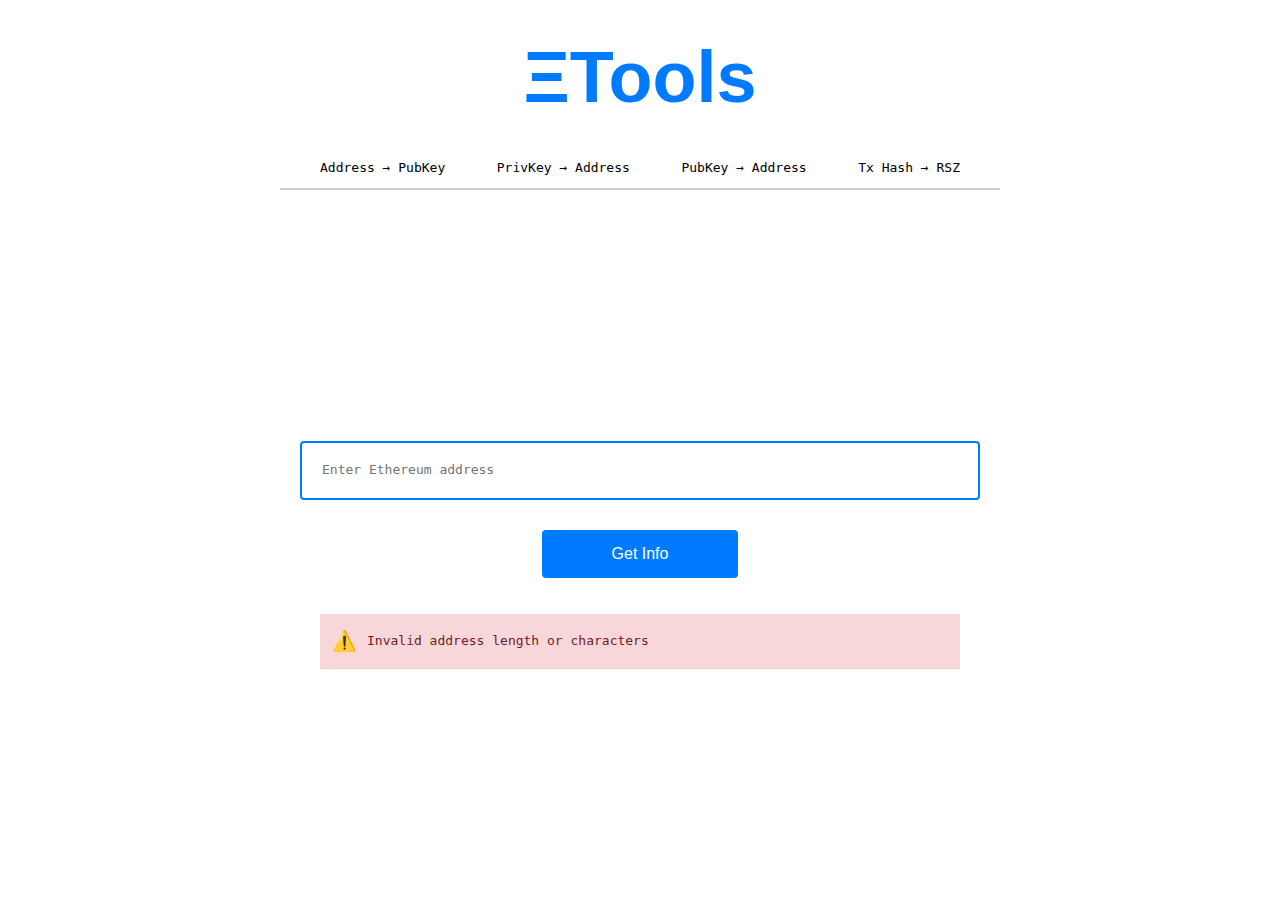
==== app/index.html @ 0cc4fa1a "Добавлен код змененения иконки и функционал копирования в буфер" ====
<!DOCTYPE html>
<html lang="ru">

<head>
  <meta charset="UTF-8">
  <meta name="viewport" content="width=device-width, initial-scale=1.0">
  <!-- <link rel="shortcut icon" href="favicon.ico" type="image/x-icon"> -->
  <meta http-equiv="X-UA-Compatible" content="ie=edge">
  <meta name="theme-color" content="#111111">
  <title>Ethereum Tools</title>
  <link rel="preload" href="fonts/InterRegular.woff2" as="font" type="font/woff2" crossorigin>
  <link rel="stylesheet" href="css/vendor.css">
  <link rel="stylesheet" href="css/main.css">
  <script defer src="js/main.js"></script>
</head>

<body>
  <div>
    <header class="header container">
  <div class="header__content">
    ΞTools
  </div>
  <nav class="header__nav flex">
    <ul class="header__list list-reset flex">
      <li class="header__item">
        <button class="header__btn btn-reset">
          Address → PubKey
        </button>
      </li>
      <li class="header__item">
        <button class="header__btn btn-reset">
          PrivKey → Address
        </button>
      </li>
      <li class="header__item">
        <button class="header__btn btn-reset">
          PubKey → Address
        </button>
      </li>
      <li class="header__item">
        <button class="header__btn btn-reset">
          Tx Hash → RSZ
        </button>
      </li>
    </ul>
  </nav>
</header>

    <main class="main">
      <section class="main container flex">
  <div class="main__search">
    <input type="text" class="main__inp" placeholder="Enter Ethereum address">
    <button class="main__btn btn-reset">
      Get Info
    </button>
  </div>
  <div class="main__content">
    <ul class="main__list list-reset">
      <li class="main__item flex">
        <span class="main__span">
          Address:
        </span>
        <input type="text" class="main__inp-content">
        <button class="main__inp-btn btn-reset">
          <svg class="main__icon-copy" height="21" viewBox="0 0 21 21" width="21" xmlns="http://www.w3.org/2000/svg">
            <g fill="none" fill-rule="evenodd" stroke="currentColor" stroke-linecap="round" stroke-linejoin="round"
              transform="translate(3 3)">
              <path
                d="m11.5 9.5v-7c0-1.1045695-.8954305-2-2-2h-7c-1.1045695 0-2 .8954305-2 2v7c0 1.1045695.8954305 2 2 2h7c1.1045695 0 2-.8954305 2-2z" />
              <path
                d="m3.5 11.5v1c0 1.1045695.8954305 2 2 2h7c1.1045695 0 2-.8954305 2-2v-7c0-1.1045695-.8954305-2-2-2h-1" />
            </g>
          </svg>
          <svg class="main__icon-ok" xmlns="http://www.w3.org/2000/svg" viewBox="0 0 48 48" width="48px" height="48px">
            <path
              d="M 24 4 C 12.972066 4 4 12.972074 4 24 C 4 35.027926 12.972066 44 24 44 C 35.027934 44 44 35.027926 44 24 C 44 12.972074 35.027934 4 24 4 z M 24 7 C 33.406615 7 41 14.593391 41 24 C 41 33.406609 33.406615 41 24 41 C 14.593385 41 7 33.406609 7 24 C 7 14.593391 14.593385 7 24 7 z M 31.470703 17.986328 A 1.50015 1.50015 0 0 0 30.439453 18.439453 L 21.5 27.378906 L 17.560547 23.439453 A 1.50015 1.50015 0 1 0 15.439453 25.560547 L 20.439453 30.560547 A 1.50015 1.50015 0 0 0 22.560547 30.560547 L 32.560547 20.560547 A 1.50015 1.50015 0 0 0 31.470703 17.986328 z" />
          </svg>
        </button>
      </li>
      <li class="main__item flex">
        <span class="main__span">
          Compressed:
        </span>
        <input type="text" class="main__inp-content">
        <button class="main__inp-btn btn-reset">
          <svg class="main__icon-copy" height="21" viewBox="0 0 21 21" width="21" xmlns="http://www.w3.org/2000/svg">
            <g fill="none" fill-rule="evenodd" stroke="currentColor" stroke-linecap="round" stroke-linejoin="round"
              transform="translate(3 3)">
              <path
                d="m11.5 9.5v-7c0-1.1045695-.8954305-2-2-2h-7c-1.1045695 0-2 .8954305-2 2v7c0 1.1045695.8954305 2 2 2h7c1.1045695 0 2-.8954305 2-2z" />
              <path
                d="m3.5 11.5v1c0 1.1045695.8954305 2 2 2h7c1.1045695 0 2-.8954305 2-2v-7c0-1.1045695-.8954305-2-2-2h-1" />
            </g>
          </svg>
          <svg class="main__icon-ok" xmlns="http://www.w3.org/2000/svg" viewBox="0 0 48 48" width="48px" height="48px">
            <path
              d="M 24 4 C 12.972066 4 4 12.972074 4 24 C 4 35.027926 12.972066 44 24 44 C 35.027934 44 44 35.027926 44 24 C 44 12.972074 35.027934 4 24 4 z M 24 7 C 33.406615 7 41 14.593391 41 24 C 41 33.406609 33.406615 41 24 41 C 14.593385 41 7 33.406609 7 24 C 7 14.593391 14.593385 7 24 7 z M 31.470703 17.986328 A 1.50015 1.50015 0 0 0 30.439453 18.439453 L 21.5 27.378906 L 17.560547 23.439453 A 1.50015 1.50015 0 1 0 15.439453 25.560547 L 20.439453 30.560547 A 1.50015 1.50015 0 0 0 22.560547 30.560547 L 32.560547 20.560547 A 1.50015 1.50015 0 0 0 31.470703 17.986328 z" />
          </svg>
        </button>
      </li>
      <li class="main__item flex">
        <span class="main__span">
          Uncompressed:
        </span>
        <input type="text" class="main__inp-content">
        <button class="main__inp-btn btn-reset">
          <svg class="main__icon-copy" height="21" viewBox="0 0 21 21" width="21" xmlns="http://www.w3.org/2000/svg">
            <g fill="none" fill-rule="evenodd" stroke="currentColor" stroke-linecap="round" stroke-linejoin="round"
              transform="translate(3 3)">
              <path
                d="m11.5 9.5v-7c0-1.1045695-.8954305-2-2-2h-7c-1.1045695 0-2 .8954305-2 2v7c0 1.1045695.8954305 2 2 2h7c1.1045695 0 2-.8954305 2-2z" />
              <path
                d="m3.5 11.5v1c0 1.1045695.8954305 2 2 2h7c1.1045695 0 2-.8954305 2-2v-7c0-1.1045695-.8954305-2-2-2h-1" />
            </g>
          </svg>
          <svg class="main__icon-ok" xmlns="http://www.w3.org/2000/svg" viewBox="0 0 48 48" width="48px" height="48px">
            <path
              d="M 24 4 C 12.972066 4 4 12.972074 4 24 C 4 35.027926 12.972066 44 24 44 C 35.027934 44 44 35.027926 44 24 C 44 12.972074 35.027934 4 24 4 z M 24 7 C 33.406615 7 41 14.593391 41 24 C 41 33.406609 33.406615 41 24 41 C 14.593385 41 7 33.406609 7 24 C 7 14.593391 14.593385 7 24 7 z M 31.470703 17.986328 A 1.50015 1.50015 0 0 0 30.439453 18.439453 L 21.5 27.378906 L 17.560547 23.439453 A 1.50015 1.50015 0 1 0 15.439453 25.560547 L 20.439453 30.560547 A 1.50015 1.50015 0 0 0 22.560547 30.560547 L 32.560547 20.560547 A 1.50015 1.50015 0 0 0 31.470703 17.986328 z" />
          </svg>
        </button>
      </li>
    </ul>
  </div>
  <div class="main__error">
    Invalid address length or characters
  </div>
</section>

    </main>

  </div>
</body>

</html>
---- app/css/main.css ----
@charset "UTF-8";
:root {
  --font-family: "Arial", sans-serif;
  --content-width: 1290px;
  --container-offset: 30px;
  --container-width: calc(var(--content-width) + (var(--container-offset) * 2));
  --white-color: #fff;
  --blue-color: #007bff;
  --gray-color: #ccc;
  --light-color: #faf8f8;
}

*,
*::before,
*::after {
  -webkit-box-sizing: border-box;
  box-sizing: border-box;
}

body {
  font-family: var(--font-family, sans-serif);
  background-color: var(--bg-color);
}

img {
  height: auto;
  max-width: 100%;
  -o-object-fit: cover;
  object-fit: cover;
}

html {
  scroll-behavior: smooth;
}

.is-hidden {
  display: none !important; /* stylelint-disable-line declaration-no-important */
}

.btn-reset {
  border: none;
  padding: 0;
  background-color: transparent;
  cursor: pointer;
}

.list-reset {
  list-style: none;
  margin: 0;
  padding: 0;
}

.link-reset {
  font-size: 18px;
  text-decoration: none;
  color: var(--black-color);
}

.flex {
  display: -webkit-box;
  display: -ms-flexbox;
  display: flex;
}

.grid {
  display: -ms-grid;
  display: grid;
  -ms-grid-columns: (1fr)[12];
  grid-template-columns: repeat(12, 1fr);
}

.hidden {
  display: none;
}

.hidden-img {
  display: none;
}

.container {
  margin: 0 auto;
  padding: 0 var(--container-offset);
  max-width: var(--container-width);
}
@media (width <= 1152px) {
  .container {
    padding: 0 24px;
  }
}
@media (width <= 788px) {
  .container {
    padding: 0 16px;
  }
}

.header {
  padding: 36px 0;
}
.header__content {
  display: -webkit-box;
  display: -ms-flexbox;
  display: flex;
  -webkit-box-pack: center;
  -ms-flex-pack: center;
  justify-content: center;
  margin-bottom: 30px;
  font-weight: 600;
  font-size: 72px;
  color: var(--blue-color);
}
.header__nav {
  -webkit-box-pack: center;
  -ms-flex-pack: center;
  justify-content: center;
}
.header__list {
  position: relative;
  -webkit-box-pack: justify;
  -ms-flex-pack: justify;
  justify-content: space-between;
  padding: 0 20px 1px;
  width: 100%;
  max-width: 720px;
}
.header__list::after {
  content: "";
  position: absolute;
  left: 0;
  bottom: 1px;
  z-index: -1;
  border-bottom: 2px solid var(--gray-color);
  width: 100%;
}
.header__btn {
  outline: none;
  border-bottom: 2px solid transparent;
  padding: 12px 20px;
  font-family: monospace;
  font-size: 13px;
  -webkit-transition: all 0.2s ease-in-out;
  transition: all 0.2s ease-in-out;
}
@media (any-hover: hover) {
  .header__btn:hover {
    border-color: var(--blue-color);
    color: var(--blue-color);
    background-color: var(--light-color);
  }
}

.main {
  -webkit-box-orient: vertical;
  -webkit-box-direction: normal;
  -ms-flex-direction: column;
  flex-direction: column;
  -webkit-box-align: center;
  -ms-flex-align: center;
  align-items: center;
  -webkit-box-pack: center;
  -ms-flex-pack: center;
  justify-content: center;
  height: calc(100vh - 244px);
}
.main__search {
  display: -webkit-box;
  display: -ms-flexbox;
  display: flex;
  -webkit-box-orient: vertical;
  -webkit-box-direction: normal;
  -ms-flex-direction: column;
  flex-direction: column;
  -webkit-box-align: center;
  -ms-flex-align: center;
  align-items: center;
  -webkit-box-pack: center;
  -ms-flex-pack: center;
  justify-content: center;
  width: 100%;
}
.main__inp {
  margin-bottom: 30px;
  outline: none;
  border: 2px solid var(--blue-color);
  border-radius: 4px;
  padding: 20px;
  width: 100%;
  max-width: 680px;
  font-family: monospace;
}
.main__btn {
  margin-bottom: 36px;
  outline: none;
  border-radius: 4px;
  padding: 15px 70px;
  color: var(--white-color);
  background-color: var(--blue-color);
  -webkit-transition: all 0.2s ease-in-out;
  transition: all 0.2s ease-in-out;
}
@media (any-hover: hover) {
  .main__btn:hover {
    background-color: rgba(0, 123, 255, 0.8156862745);
  }
}
.main__content {
  display: none;
  -webkit-box-orient: vertical;
  -webkit-box-direction: normal;
  -ms-flex-direction: column;
  flex-direction: column;
  width: 100%;
  max-width: 680px;
}
.main__span {
  position: absolute;
  left: 10px;
  top: -6px;
  font-family: monospace;
  font-size: 12px;
  background-color: var(--white-color);
}
.main__inp-content {
  outline: none;
  border: none;
  width: 100%;
  font-family: monospace;
  color: #007bff;
  background: none;
}
.main__list {
  border-radius: 8px;
  padding: 20px;
  width: 100%;
  -webkit-box-shadow: 0 4px 8px rgba(0, 0, 0, 0.1);
  box-shadow: 0 4px 8px rgba(0, 0, 0, 0.1);
  background: var(--white-color);
}
.main__item {
  position: relative;
  -webkit-box-align: center;
  -ms-flex-align: center;
  align-items: center;
  border: 1px solid var(--gray-color);
  border-radius: 4px;
  padding: 10px;
  padding-top: 12px;
  -webkit-box-shadow: 0 4px 8px rgba(0, 0, 0, 0.1);
  box-shadow: 0 4px 8px rgba(0, 0, 0, 0.1);
}
.main__item:not(:last-child) {
  margin-bottom: 16px;
}
.main__inp-btn {
  width: 20px;
  height: 20px;
}
.main__error {
  display: -webkit-box;
  display: -ms-flexbox;
  display: flex;
  -webkit-box-align: center;
  -ms-flex-align: center;
  align-items: center;
  padding: 16px 12px;
  width: 100%;
  max-width: 640px;
  font-family: monospace;
  color: #721c24;
  background-color: #f8d7da;
}
.main__error::before {
  content: "⚠️";
  margin-right: 10px;
  font-size: 20px;
}
.main__icon-copy {
  position: relative;
  -webkit-transition: all 0.3s ease;
  transition: all 0.3s ease;
}
.main__icon-ok {
  position: absolute;
  right: 12px;
  top: 13px;
  display: none;
  width: 18px;
  height: 18px;
  -webkit-transition: all 0.3s ease;
  transition: all 0.3s ease;
}/*# sourceMappingURL=main.css.map */
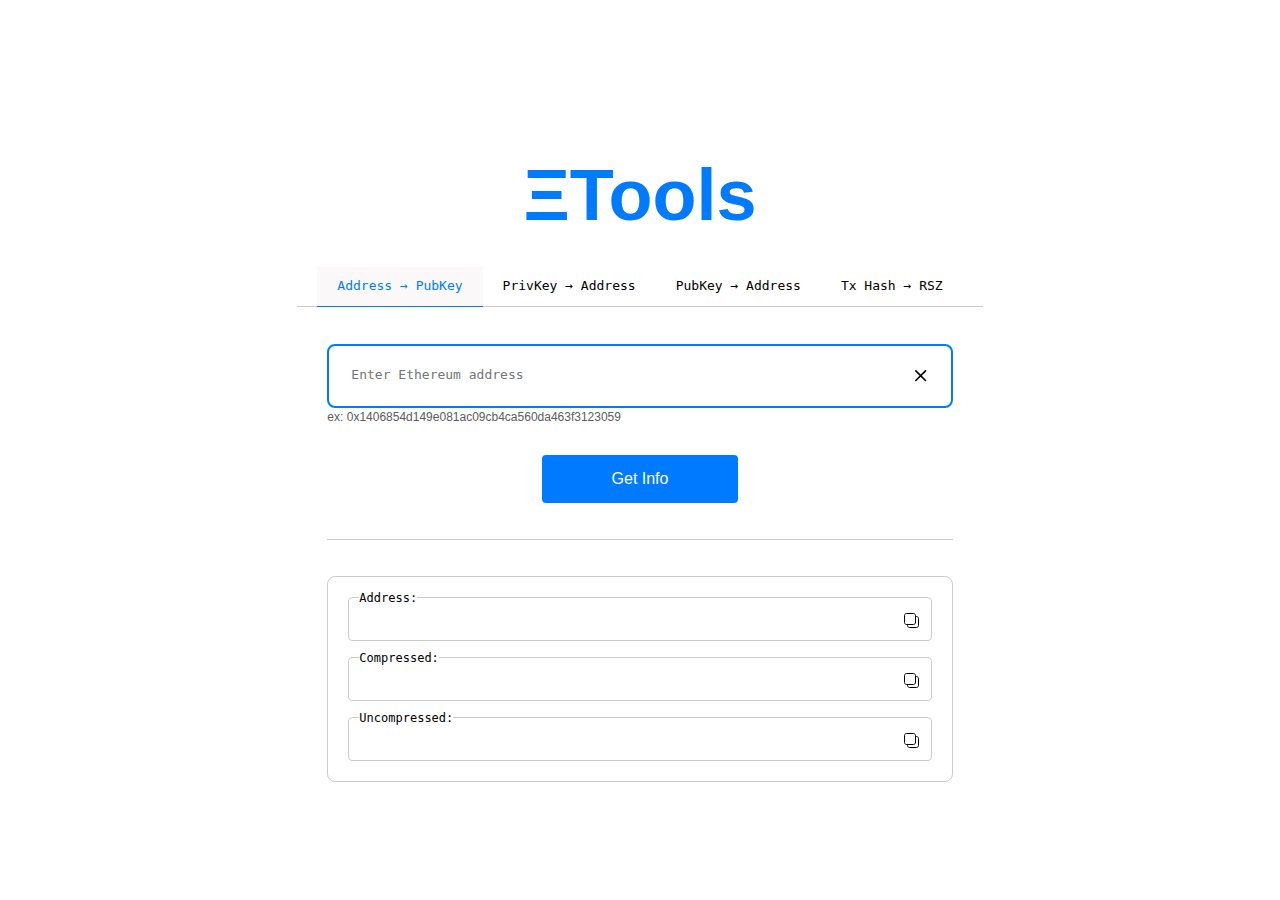
==== commit 039ff10a: "Внесение правок" ====
--- a/app/index.html
+++ b/app/index.html
@@ -23,22 +23,22 @@
   <nav class="header__nav flex">
     <ul class="header__list list-reset flex">
       <li class="header__item">
-        <button class="header__btn btn-reset">
+        <button class="header__btn btn-reset" data-placeholder="Enter Ethereum address" data-example="0x1406854d149e081ac09cb4ca560da463f3123059">
           Address → PubKey
         </button>
       </li>
       <li class="header__item">
-        <button class="header__btn btn-reset">
+        <button class="header__btn btn-reset" data-placeholder="Enter Private Key" data-example="5Jmn3pGxD4Yxzk6hzgAqMjwnc1c4Xn4nZAk1zhrYTnT9E9yTrw9">
           PrivKey → Address
         </button>
       </li>
       <li class="header__item">
-        <button class="header__btn btn-reset">
+        <button class="header__btn btn-reset" data-placeholder="Enter Public Key" data-example="04a34f5673c9e98d2f8b5a4c7b6c8d9e0f1a2b3c4d5e6f70819283746556473829b8f7e6d5c4b3a2f1e0d9c8b7a6b5a4f3e2d1c0b9a8b7c6d5e4f3g2h1">
           PubKey → Address
         </button>
       </li>
       <li class="header__item">
-        <button class="header__btn btn-reset">
+        <button class="header__btn btn-reset" data-placeholder="Enter Transaction Hash" data-example="0x5acac04d27b2185b9ef08fdaafedcba215a73f3b66d6b77ac9ff8b5192fc7c8b7">
           Tx Hash → RSZ
         </button>
       </li>
@@ -49,7 +49,20 @@
     <main class="main">
       <section class="main container flex">
   <div class="main__search">
-    <input type="text" class="main__inp" placeholder="Enter Ethereum address">
+    <div class="main__search-box flex">
+      <input type="text" class="main__inp" placeholder="Enter Ethereum address">
+      <button class="main__btn-x btn-reset">
+        <svg xmlns="http://www.w3.org/2000/svg" fill="none" viewBox="0 0 24 24" stroke-width="2" stroke="currentColor" aria-hidden="true">
+          <path stroke-linecap="round" stroke-linejoin="round" d="M6 18L18 6M6 6l12 12"/>
+        </svg>
+      </button>
+      <button class="main__btn-error btn-reset">
+        ⚠
+      </button>
+    </div>
+    <span class="main__example">
+      ex: <span class="main__example-text">0×1406854d149e081ac09cb4ca560da463f3123059</span>
+    </span>
     <button class="main__btn btn-reset">
       Get Info
     </button>
@@ -71,10 +84,6 @@
                 d="m3.5 11.5v1c0 1.1045695.8954305 2 2 2h7c1.1045695 0 2-.8954305 2-2v-7c0-1.1045695-.8954305-2-2-2h-1" />
             </g>
           </svg>
-          <svg class="main__icon-ok" xmlns="http://www.w3.org/2000/svg" viewBox="0 0 48 48" width="48px" height="48px">
-            <path
-              d="M 24 4 C 12.972066 4 4 12.972074 4 24 C 4 35.027926 12.972066 44 24 44 C 35.027934 44 44 35.027926 44 24 C 44 12.972074 35.027934 4 24 4 z M 24 7 C 33.406615 7 41 14.593391 41 24 C 41 33.406609 33.406615 41 24 41 C 14.593385 41 7 33.406609 7 24 C 7 14.593391 14.593385 7 24 7 z M 31.470703 17.986328 A 1.50015 1.50015 0 0 0 30.439453 18.439453 L 21.5 27.378906 L 17.560547 23.439453 A 1.50015 1.50015 0 1 0 15.439453 25.560547 L 20.439453 30.560547 A 1.50015 1.50015 0 0 0 22.560547 30.560547 L 32.560547 20.560547 A 1.50015 1.50015 0 0 0 31.470703 17.986328 z" />
-          </svg>
         </button>
       </li>
       <li class="main__item flex">
@@ -91,10 +100,6 @@
               <path
                 d="m3.5 11.5v1c0 1.1045695.8954305 2 2 2h7c1.1045695 0 2-.8954305 2-2v-7c0-1.1045695-.8954305-2-2-2h-1" />
             </g>
-          </svg>
-          <svg class="main__icon-ok" xmlns="http://www.w3.org/2000/svg" viewBox="0 0 48 48" width="48px" height="48px">
-            <path
-              d="M 24 4 C 12.972066 4 4 12.972074 4 24 C 4 35.027926 12.972066 44 24 44 C 35.027934 44 44 35.027926 44 24 C 44 12.972074 35.027934 4 24 4 z M 24 7 C 33.406615 7 41 14.593391 41 24 C 41 33.406609 33.406615 41 24 41 C 14.593385 41 7 33.406609 7 24 C 7 14.593391 14.593385 7 24 7 z M 31.470703 17.986328 A 1.50015 1.50015 0 0 0 30.439453 18.439453 L 21.5 27.378906 L 17.560547 23.439453 A 1.50015 1.50015 0 1 0 15.439453 25.560547 L 20.439453 30.560547 A 1.50015 1.50015 0 0 0 22.560547 30.560547 L 32.560547 20.560547 A 1.50015 1.50015 0 0 0 31.470703 17.986328 z" />
           </svg>
         </button>
       </li>
@@ -113,10 +118,6 @@
                 d="m3.5 11.5v1c0 1.1045695.8954305 2 2 2h7c1.1045695 0 2-.8954305 2-2v-7c0-1.1045695-.8954305-2-2-2h-1" />
             </g>
           </svg>
-          <svg class="main__icon-ok" xmlns="http://www.w3.org/2000/svg" viewBox="0 0 48 48" width="48px" height="48px">
-            <path
-              d="M 24 4 C 12.972066 4 4 12.972074 4 24 C 4 35.027926 12.972066 44 24 44 C 35.027934 44 44 35.027926 44 24 C 44 12.972074 35.027934 4 24 4 z M 24 7 C 33.406615 7 41 14.593391 41 24 C 41 33.406609 33.406615 41 24 41 C 14.593385 41 7 33.406609 7 24 C 7 14.593391 14.593385 7 24 7 z M 31.470703 17.986328 A 1.50015 1.50015 0 0 0 30.439453 18.439453 L 21.5 27.378906 L 17.560547 23.439453 A 1.50015 1.50015 0 1 0 15.439453 25.560547 L 20.439453 30.560547 A 1.50015 1.50015 0 0 0 22.560547 30.560547 L 32.560547 20.560547 A 1.50015 1.50015 0 0 0 31.470703 17.986328 z" />
-          </svg>
         </button>
       </li>
     </ul>
--- a/app/css/main.css
+++ b/app/css/main.css
@@ -8,6 +8,7 @@
   --blue-color: #007bff;
   --gray-color: #ccc;
   --light-color: #faf8f8;
+  --error-color: rgb(242, 6, 6);
 }
 
 *,
@@ -18,6 +19,16 @@
 }
 
 body {
+  display: -webkit-box;
+  display: -ms-flexbox;
+  display: flex;
+  -webkit-box-align: center;
+  -ms-flex-align: center;
+  align-items: center;
+  -webkit-box-pack: center;
+  -ms-flex-pack: center;
+  justify-content: center;
+  height: 100vh;
   font-family: var(--font-family, sans-serif);
   background-color: var(--bg-color);
 }
@@ -128,12 +139,12 @@
   left: 0;
   bottom: 1px;
   z-index: -1;
-  border-bottom: 2px solid var(--gray-color);
+  border-bottom: 1px solid var(--gray-color);
   width: 100%;
 }
 .header__btn {
   outline: none;
-  border-bottom: 2px solid transparent;
+  border-bottom: 1px solid transparent;
   padding: 12px 20px;
   font-family: monospace;
   font-size: 13px;
@@ -146,6 +157,11 @@
     color: var(--blue-color);
     background-color: var(--light-color);
   }
+  .header__btn:focus {
+    border-color: var(--blue-color);
+    color: var(--blue-color);
+    background-color: var(--light-color);
+  }
 }
 
 .main {
@@ -159,7 +175,6 @@
   -webkit-box-pack: center;
   -ms-flex-pack: center;
   justify-content: center;
-  height: calc(100vh - 244px);
 }
 .main__search {
   display: -webkit-box;
@@ -175,17 +190,52 @@
   -webkit-box-pack: center;
   -ms-flex-pack: center;
   justify-content: center;
-  width: 100%;
+  border-bottom: 1px solid var(--gray-color);
+  width: 100%;
+  max-width: 680px;
+}
+.main__search-box {
+  position: relative;
+  margin-bottom: 3px;
+  border: 2px solid var(--blue-color);
+  border-radius: 8px;
+  padding: 20px;
+  width: 100%;
+  max-width: 680px;
+}
+.main__search-box.error {
+  border: 2px solid var(--error-color); /* Красный бордер 2px */
 }
 .main__inp {
+  outline: none;
+  border: none;
+  width: 100%;
+  max-width: 680px;
+  font-family: monospace;
+}
+.main__inp.error {
+  color: var(--error-color); /* Красный цвет текста в инпуте */
+}
+.main__btn-x {
+  width: 20px;
+  height: 20px;
+}
+.main__btn-error {
+  position: absolute;
+  right: -30px;
+  top: 22px;
+  display: none;
+}
+.main__example {
+  display: -webkit-box;
+  display: -ms-flexbox;
+  display: flex;
+  -ms-flex-item-align: start;
+  align-self: flex-start;
   margin-bottom: 30px;
-  outline: none;
-  border: 2px solid var(--blue-color);
-  border-radius: 4px;
-  padding: 20px;
-  width: 100%;
-  max-width: 680px;
-  font-family: monospace;
+  font-size: 12px;
+  color: rgb(92, 91, 91);
+  cursor: pointer;
 }
 .main__btn {
   margin-bottom: 36px;
@@ -203,7 +253,6 @@
   }
 }
 .main__content {
-  display: none;
   -webkit-box-orient: vertical;
   -webkit-box-direction: normal;
   -ms-flex-direction: column;
@@ -228,12 +277,11 @@
   background: none;
 }
 .main__list {
+  margin-top: 36px;
+  border: 1px solid var(--gray-color);
   border-radius: 8px;
   padding: 20px;
   width: 100%;
-  -webkit-box-shadow: 0 4px 8px rgba(0, 0, 0, 0.1);
-  box-shadow: 0 4px 8px rgba(0, 0, 0, 0.1);
-  background: var(--white-color);
 }
 .main__item {
   position: relative;
@@ -244,29 +292,54 @@
   border-radius: 4px;
   padding: 10px;
   padding-top: 12px;
-  -webkit-box-shadow: 0 4px 8px rgba(0, 0, 0, 0.1);
-  box-shadow: 0 4px 8px rgba(0, 0, 0, 0.1);
 }
 .main__item:not(:last-child) {
   margin-bottom: 16px;
 }
 .main__inp-btn {
+  outline: none;
   width: 20px;
   height: 20px;
 }
+.main__inp-btn:hover .main__icon-copy {
+  color: var(--blue-color);
+  -webkit-transition: all 0.1s ease-in-out;
+  transition: all 0.1s ease-in-out;
+}
+.main__inp-btn:active .main__icon-copy {
+  color: var(--white-color);
+  -webkit-transition: all 0.1s ease-in-out;
+  transition: all 0.1s ease-in-out;
+}
+.main__inp-btn:focus-visible .main__icon-copy {
+  color: var(--blue-color);
+  -webkit-transition: all 0.1s ease-in-out;
+  transition: all 0.1s ease-in-out;
+}
 .main__error {
-  display: -webkit-box;
-  display: -ms-flexbox;
-  display: flex;
-  -webkit-box-align: center;
-  -ms-flex-align: center;
-  align-items: center;
-  padding: 16px 12px;
+  position: absolute;
+  left: 50%;
+  top: -100px;
+  display: block;
+  -webkit-box-align: center;
+  -ms-flex-align: center;
+  align-items: center;
+  padding: 14px 12px;
   width: 100%;
   max-width: 640px;
   font-family: monospace;
   color: #721c24;
   background-color: #f8d7da;
+  opacity: 0;
+  -webkit-transform: translateX(-50%);
+  -ms-transform: translateX(-50%);
+  transform: translateX(-50%);
+  -webkit-transition: top 0.2s ease-in-out, opacity 0.2s ease-in-out;
+  transition: top 0.2s ease-in-out, opacity 0.2s ease-in-out;
+}
+.main__error.show {
+  top: 0;
+  opacity: 1;
 }
 .main__error::before {
   content: "⚠️";
@@ -287,4 +360,33 @@
   height: 18px;
   -webkit-transition: all 0.3s ease;
   transition: all 0.3s ease;
+}
+
+.loader {
+  width: 20px;
+  height: 20px;
+  -webkit-animation: spin 1s linear infinite;
+  animation: spin 1s linear infinite;
+}
+
+@-webkit-keyframes spin {
+  0% {
+    -webkit-transform: rotate(0deg);
+    transform: rotate(0deg);
+  }
+  100% {
+    -webkit-transform: rotate(360deg);
+    transform: rotate(360deg);
+  }
+}
+
+@keyframes spin {
+  0% {
+    -webkit-transform: rotate(0deg);
+    transform: rotate(0deg);
+  }
+  100% {
+    -webkit-transform: rotate(360deg);
+    transform: rotate(360deg);
+  }
 }/*# sourceMappingURL=main.css.map */
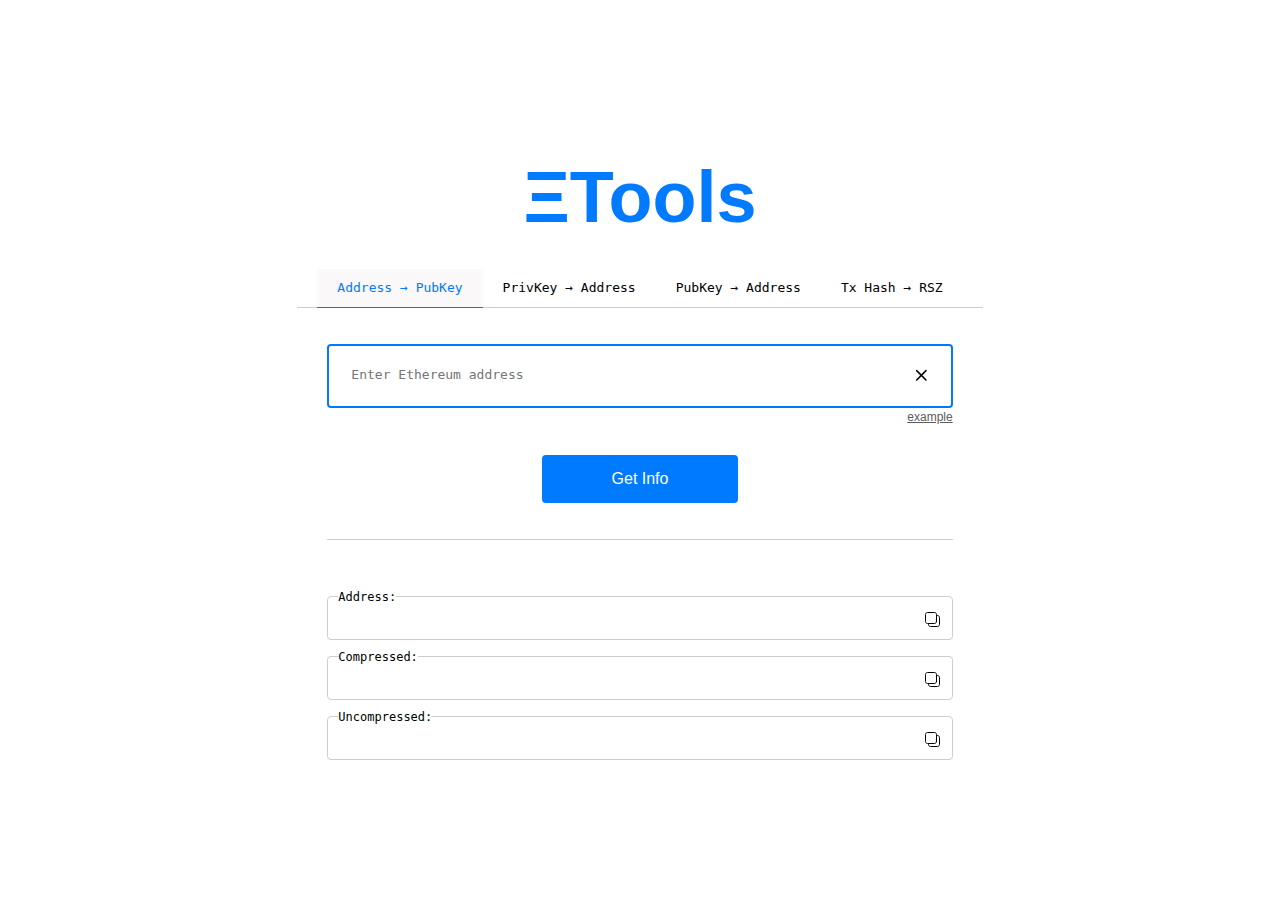
==== commit 94f17b08: "Новая логика" ====
--- a/app/index.html
+++ b/app/index.html
@@ -28,17 +28,17 @@
         </button>
       </li>
       <li class="header__item">
-        <button class="header__btn btn-reset" data-placeholder="Enter Private Key" data-example="5Jmn3pGxD4Yxzk6hzgAqMjwnc1c4Xn4nZAk1zhrYTnT9E9yTrw9">
+        <button class="header__btn btn-reset" data-placeholder="Enter Private Key" data-example="0xa665a45920422f9d417e4867efdc4fb8a04a1f3fff1fa07e998e86f7f7a27ae3">
           PrivKey → Address
         </button>
       </li>
       <li class="header__item">
-        <button class="header__btn btn-reset" data-placeholder="Enter Public Key" data-example="04a34f5673c9e98d2f8b5a4c7b6c8d9e0f1a2b3c4d5e6f70819283746556473829b8f7e6d5c4b3a2f1e0d9c8b7a6b5a4f3e2d1c0b9a8b7c6d5e4f3g2h1">
+        <button class="header__btn btn-reset" data-placeholder="Enter Public Key" data-example="02bbc490888aefe97391b084d9a60b7322e4372ca4eee810eacc157c49b0b3e703">
           PubKey → Address
         </button>
       </li>
       <li class="header__item">
-        <button class="header__btn btn-reset" data-placeholder="Enter Transaction Hash" data-example="0x5acac04d27b2185b9ef08fdaafedcba215a73f3b66d6b77ac9ff8b5192fc7c8b7">
+        <button class="header__btn btn-reset" data-placeholder="Enter Transaction Hash" data-example="0xf0b1a4a35f7640d3cebd29b2813b3dff5b686e498d7060846ad4564dae6cd675">
           Tx Hash → RSZ
         </button>
       </li>
@@ -52,16 +52,29 @@
     <div class="main__search-box flex">
       <input type="text" class="main__inp" placeholder="Enter Ethereum address">
       <button class="main__btn-x btn-reset">
-        <svg xmlns="http://www.w3.org/2000/svg" fill="none" viewBox="0 0 24 24" stroke-width="2" stroke="currentColor" aria-hidden="true">
-          <path stroke-linecap="round" stroke-linejoin="round" d="M6 18L18 6M6 6l12 12"/>
+        <svg class="main__svg-x" xmlns="http://www.w3.org/2000/svg" fill="none" viewBox="0 0 24 24" stroke-width="2" stroke="currentColor"
+          aria-hidden="true">
+          <path stroke-linecap="round" stroke-linejoin="round" d="M6 18L18 6M6 6l12 12" />
         </svg>
       </button>
-      <button class="main__btn-error btn-reset">
-        ⚠
-      </button>
+      <svg class="main__svg-allert" version="1.0" xmlns="http://www.w3.org/2000/svg" width="512.000000pt" height="512.000000pt"
+        viewBox="0 0 512.000000 512.000000" preserveAspectRatio="xMidYMid meet">
+        <g transform="translate(0.000000,512.000000) scale(0.100000,-0.100000)" fill="#000000" stroke="none">
+          <path d="M2320 4999 c-972 -108 -1764 -737 -2079 -1651 -91 -267 -126 -481
+            -126 -788 0 -243 13 -358 62 -565 267 -1133 1312 -1929 2473 -1882 795 33
+            1505 429 1945 1087 558 834 552 1921 -17 2747 -305 443 -749 775 -1263 944
+            -94 31 -289 77 -405 94 -126 19 -470 28 -590 14z m343 -785 c63 -21 130 -83
+            164 -152 l28 -57 0 -945 0 -945 -24 -49 c-31 -63 -84 -116 -147 -146 -38 -19
+            -66 -24 -124 -25 -122 0 -212 55 -272 168 l-23 42 -3 939 c-3 1079 -9 1001 87
+            1097 35 35 73 62 101 72 59 20 155 21 213 1z m51 -2617 c77 -35 140 -98 179
+            -176 30 -61 32 -73 32 -166 0 -85 -4 -107 -24 -148 -37 -75 -104 -142 -179
+            -179 -60 -30 -75 -33 -157 -33 -82 0 -97 3 -157 33 -134 66 -210 186 -210 332
+            0 133 67 251 180 317 101 59 233 67 336 20z" fill="rgb(242, 6, 6)" />
+        </g>
+      </svg>
     </div>
     <span class="main__example">
-      ex: <span class="main__example-text">0×1406854d149e081ac09cb4ca560da463f3123059</span>
+      example
     </span>
     <button class="main__btn btn-reset">
       Get Info
--- a/app/css/main.css
+++ b/app/css/main.css
@@ -129,7 +129,7 @@
   -webkit-box-pack: justify;
   -ms-flex-pack: justify;
   justify-content: space-between;
-  padding: 0 20px 1px;
+  padding: 0 20px;
   width: 100%;
   max-width: 720px;
 }
@@ -137,7 +137,7 @@
   content: "";
   position: absolute;
   left: 0;
-  bottom: 1px;
+  bottom: 0;
   z-index: -1;
   border-bottom: 1px solid var(--gray-color);
   width: 100%;
@@ -145,7 +145,7 @@
 .header__btn {
   outline: none;
   border-bottom: 1px solid transparent;
-  padding: 12px 20px;
+  padding: 12px 20px 11px;
   font-family: monospace;
   font-size: 13px;
   -webkit-transition: all 0.2s ease-in-out;
@@ -162,6 +162,12 @@
     color: var(--blue-color);
     background-color: var(--light-color);
   }
+}
+
+.header__btn.active {
+  border-color: var(--blue-color);
+  color: var(--blue-color);
+  background-color: var(--light-color);
 }
 
 .main {
@@ -198,15 +204,22 @@
   position: relative;
   margin-bottom: 3px;
   border: 2px solid var(--blue-color);
-  border-radius: 8px;
+  border-radius: 4px;
   padding: 20px;
   width: 100%;
+  min-height: 64px;
   max-width: 680px;
+  -webkit-transition: all 0.2s ease;
+  transition: all 0.2s ease;
 }
 .main__search-box.error {
-  border: 2px solid var(--error-color); /* Красный бордер 2px */
+  border: 2px solid var(--error-color);
+}
+.main__search-box:focus-within {
+  border: 2px solid var(--blue-color); /* Цвет бордера при фокусе на инпуте */
 }
 .main__inp {
+  margin-right: 20px;
   outline: none;
   border: none;
   width: 100%;
@@ -214,11 +227,21 @@
   font-family: monospace;
 }
 .main__inp.error {
-  color: var(--error-color); /* Красный цвет текста в инпуте */
+  color: var(--error-color);
 }
 .main__btn-x {
+  outline: none;
   width: 20px;
   height: 20px;
+}
+.main__btn-x:focus svg {
+  stroke: var(--blue-color);
+}
+.main__svg-allert {
+  display: none;
+  width: 17px;
+  height: 18px;
+  fill: var(--error-color);
 }
 .main__btn-error {
   position: absolute;
@@ -230,10 +253,11 @@
   display: -webkit-box;
   display: -ms-flexbox;
   display: flex;
-  -ms-flex-item-align: start;
-  align-self: flex-start;
+  -ms-flex-item-align: end;
+  align-self: flex-end;
   margin-bottom: 30px;
   font-size: 12px;
+  text-decoration: underline;
   color: rgb(92, 91, 91);
   cursor: pointer;
 }
@@ -278,9 +302,8 @@
 }
 .main__list {
   margin-top: 36px;
-  border: 1px solid var(--gray-color);
-  border-radius: 8px;
-  padding: 20px;
+  border-radius: 4px;
+  padding: 20px 0;
   width: 100%;
 }
 .main__item {
@@ -363,8 +386,6 @@
 }
 
 .loader {
-  width: 20px;
-  height: 20px;
   -webkit-animation: spin 1s linear infinite;
   animation: spin 1s linear infinite;
 }
@@ -389,4 +410,7 @@
     -webkit-transform: rotate(360deg);
     transform: rotate(360deg);
   }
+}
+.main__btn-error.show {
+  display: block;
 }/*# sourceMappingURL=main.css.map */
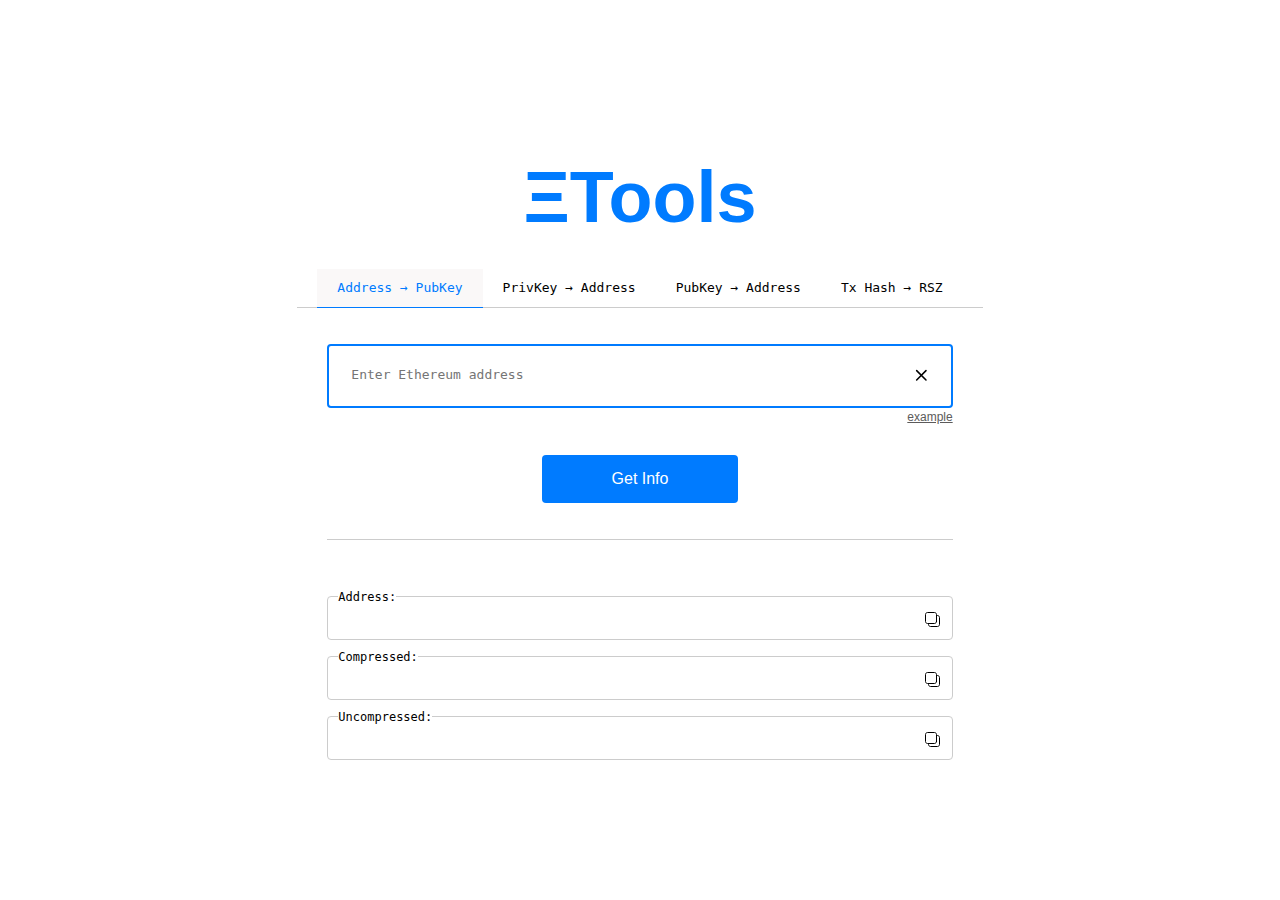
==== commit 491fe8cc: "Реализация адаптива и навигации" ====
--- a/app/index.html
+++ b/app/index.html
@@ -4,11 +4,10 @@
 <head>
   <meta charset="UTF-8">
   <meta name="viewport" content="width=device-width, initial-scale=1.0">
-  <!-- <link rel="shortcut icon" href="favicon.ico" type="image/x-icon"> -->
   <meta http-equiv="X-UA-Compatible" content="ie=edge">
   <meta name="theme-color" content="#111111">
   <title>Ethereum Tools</title>
-  <link rel="preload" href="fonts/InterRegular.woff2" as="font" type="font/woff2" crossorigin>
+  <!-- <link rel="preload" href="fonts/InterRegular.woff2" as="font" type="font/woff2" crossorigin> -->
   <link rel="stylesheet" href="css/vendor.css">
   <link rel="stylesheet" href="css/main.css">
   <script defer src="js/main.js"></script>
@@ -24,22 +23,22 @@
     <ul class="header__list list-reset flex">
       <li class="header__item">
         <button class="header__btn btn-reset" data-placeholder="Enter Ethereum address" data-example="0x1406854d149e081ac09cb4ca560da463f3123059">
-          Address → PubKey
+          <span>Address</span> → <span></span><span>PubKey</span>
         </button>
       </li>
       <li class="header__item">
         <button class="header__btn btn-reset" data-placeholder="Enter Private Key" data-example="0xa665a45920422f9d417e4867efdc4fb8a04a1f3fff1fa07e998e86f7f7a27ae3">
-          PrivKey → Address
+          <span>PrivKey</span><span> → </span><span>Address</span>
         </button>
       </li>
       <li class="header__item">
         <button class="header__btn btn-reset" data-placeholder="Enter Public Key" data-example="02bbc490888aefe97391b084d9a60b7322e4372ca4eee810eacc157c49b0b3e703">
-          PubKey → Address
+        <span>PubKey</span><span> → </span><span>Address</span>
         </button>
       </li>
       <li class="header__item">
         <button class="header__btn btn-reset" data-placeholder="Enter Transaction Hash" data-example="0xf0b1a4a35f7640d3cebd29b2813b3dff5b686e498d7060846ad4564dae6cd675">
-          Tx Hash → RSZ
+         <span>Tx Hash</span><span> → </span><span>RSZ</span>
         </button>
       </li>
     </ul>
@@ -73,9 +72,12 @@
         </g>
       </svg>
     </div>
-    <span class="main__example">
-      example
-    </span>
+    <div class="main__descr flex">
+      <span class="main__error"></span>
+      <span class="main__example" tabindex="0">
+        example
+      </span>
+    </div>
     <button class="main__btn btn-reset">
       Get Info
     </button>
@@ -97,6 +99,9 @@
                 d="m3.5 11.5v1c0 1.1045695.8954305 2 2 2h7c1.1045695 0 2-.8954305 2-2v-7c0-1.1045695-.8954305-2-2-2h-1" />
             </g>
           </svg>
+          <svg class="copy-check" height="21" width="21" xmlns="http://www.w3.org/2000/svg" style="display: none;">
+            <path d="M3 9l3 3 9-9" stroke="#007bff" stroke-width="2" fill="none" />
+          </svg>
         </button>
       </li>
       <li class="main__item flex">
@@ -113,6 +118,9 @@
               <path
                 d="m3.5 11.5v1c0 1.1045695.8954305 2 2 2h7c1.1045695 0 2-.8954305 2-2v-7c0-1.1045695-.8954305-2-2-2h-1" />
             </g>
+          </svg>
+          <svg class="copy-check" height="21" width="21" xmlns="http://www.w3.org/2000/svg" style="display: none;">
+            <path d="M3 9l3 3 9-9" stroke="#007bff" stroke-width="2" fill="none" />
           </svg>
         </button>
       </li>
@@ -131,12 +139,12 @@
                 d="m3.5 11.5v1c0 1.1045695.8954305 2 2 2h7c1.1045695 0 2-.8954305 2-2v-7c0-1.1045695-.8954305-2-2-2h-1" />
             </g>
           </svg>
+          <svg class="copy-check" height="21" width="21" xmlns="http://www.w3.org/2000/svg" style="display: none;">
+            <path d="M3 9l3 3 9-9" stroke="#007bff" stroke-width="2" fill="none" />
+          </svg>
         </button>
       </li>
     </ul>
-  </div>
-  <div class="main__error">
-    Invalid address length or characters
   </div>
 </section>
 
--- a/app/css/main.css
+++ b/app/css/main.css
@@ -1,4 +1,3 @@
-@charset "UTF-8";
 :root {
   --font-family: "Arial", sans-serif;
   --content-width: 1290px;
@@ -32,6 +31,11 @@
   font-family: var(--font-family, sans-serif);
   background-color: var(--bg-color);
 }
+@media (width <= 480px) {
+  body {
+    height: 100%;
+  }
+}
 
 img {
   height: auto;
@@ -106,6 +110,11 @@
 
 .header {
   padding: 36px 0;
+}
+@media (width <= 390px) {
+  .header {
+    padding: 20px 0;
+  }
 }
 .header__content {
   display: -webkit-box;
@@ -119,6 +128,11 @@
   font-size: 72px;
   color: var(--blue-color);
 }
+@media (width <= 390px) {
+  .header__content {
+    margin-bottom: 20px;
+  }
+}
 .header__nav {
   -webkit-box-pack: center;
   -ms-flex-pack: center;
@@ -142,6 +156,19 @@
   border-bottom: 1px solid var(--gray-color);
   width: 100%;
 }
+@media (width <= 390px) {
+  .header__list {
+    padding: 0 10px;
+  }
+}
+.header__item {
+  display: -webkit-box;
+  display: -ms-flexbox;
+  display: flex;
+  -webkit-box-align: stretch;
+  -ms-flex-align: stretch;
+  align-items: stretch;
+}
 .header__btn {
   outline: none;
   border-bottom: 1px solid transparent;
@@ -163,11 +190,26 @@
     background-color: var(--light-color);
   }
 }
-
 .header__btn.active {
   border-color: var(--blue-color);
   color: var(--blue-color);
   background-color: var(--light-color);
+}
+@media (width <= 390px) {
+  .header__btn {
+    display: -webkit-box;
+    display: -ms-flexbox;
+    display: flex;
+    -webkit-box-orient: vertical;
+    -webkit-box-direction: normal;
+    -ms-flex-direction: column;
+    flex-direction: column;
+    -webkit-box-align: center;
+    -ms-flex-align: center;
+    align-items: center;
+    padding: 10px 15px 11px;
+    text-align: center;
+  }
 }
 
 .main {
@@ -202,6 +244,9 @@
 }
 .main__search-box {
   position: relative;
+  -webkit-box-align: center;
+  -ms-flex-align: center;
+  align-items: center;
   margin-bottom: 3px;
   border: 2px solid var(--blue-color);
   border-radius: 4px;
@@ -216,26 +261,49 @@
   border: 2px solid var(--error-color);
 }
 .main__search-box:focus-within {
-  border: 2px solid var(--blue-color); /* Цвет бордера при фокусе на инпуте */
+  border: 2px solid var(--blue-color);
+}
+@media (width <= 390px) {
+  .main__search-box {
+    padding: 10px;
+  }
 }
 .main__inp {
+  overflow: hidden;
   margin-right: 20px;
   outline: none;
   border: none;
   width: 100%;
   max-width: 680px;
   font-family: monospace;
+  white-space: nowrap;
+  text-overflow: ellipsis;
 }
 .main__inp.error {
   color: var(--error-color);
 }
+@media (width <= 390px) {
+  .main__inp {
+    overflow: hidden;
+  }
+}
 .main__btn-x {
   outline: none;
   width: 20px;
   height: 20px;
+  -webkit-transition: all 0.3 ease;
+  transition: all 0.3 ease;
+}
+@media (any-hover: hover) {
+  .main__btn-x:hover svg {
+    stroke: var(--blue-color);
+  }
 }
 .main__btn-x:focus svg {
   stroke: var(--blue-color);
+}
+.main__btn-x:active svg {
+  stroke: #000;
 }
 .main__svg-allert {
   display: none;
@@ -248,18 +316,6 @@
   right: -30px;
   top: 22px;
   display: none;
-}
-.main__example {
-  display: -webkit-box;
-  display: -ms-flexbox;
-  display: flex;
-  -ms-flex-item-align: end;
-  align-self: flex-end;
-  margin-bottom: 30px;
-  font-size: 12px;
-  text-decoration: underline;
-  color: rgb(92, 91, 91);
-  cursor: pointer;
 }
 .main__btn {
   margin-bottom: 36px;
@@ -275,6 +331,12 @@
   .main__btn:hover {
     background-color: rgba(0, 123, 255, 0.8156862745);
   }
+}
+.main__btn:focus {
+  background-color: rgba(0, 123, 255, 0.8156862745);
+}
+.main__btn:active {
+  background-color: var(--blue-color);
 }
 .main__content {
   -webkit-box-orient: vertical;
@@ -293,12 +355,21 @@
   background-color: var(--white-color);
 }
 .main__inp-content {
+  overflow: hidden;
+  margin-right: 20px;
   outline: none;
   border: none;
   width: 100%;
   font-family: monospace;
+  white-space: nowrap;
+  text-overflow: ellipsis;
   color: #007bff;
   background: none;
+}
+@media (width <= 390px) {
+  .main__inp-content {
+    margin-right: 10px;
+  }
 }
 .main__list {
   margin-top: 36px;
@@ -339,35 +410,36 @@
   -webkit-transition: all 0.1s ease-in-out;
   transition: all 0.1s ease-in-out;
 }
+.main__descr {
+  -webkit-box-pack: justify;
+  -ms-flex-pack: justify;
+  justify-content: space-between;
+  margin-bottom: 30px;
+  width: 100%;
+}
 .main__error {
-  position: absolute;
-  left: 50%;
-  top: -100px;
-  display: block;
-  -webkit-box-align: center;
-  -ms-flex-align: center;
-  align-items: center;
-  padding: 14px 12px;
-  width: 100%;
-  max-width: 640px;
-  font-family: monospace;
-  color: #721c24;
-  background-color: #f8d7da;
-  opacity: 0;
-  -webkit-transform: translateX(-50%);
-  -ms-transform: translateX(-50%);
-  transform: translateX(-50%);
-  -webkit-transition: top 0.2s ease-in-out, opacity 0.2s ease-in-out;
-  transition: top 0.2s ease-in-out, opacity 0.2s ease-in-out;
-}
-.main__error.show {
-  top: 0;
-  opacity: 1;
-}
-.main__error::before {
-  content: "⚠️";
-  margin-right: 10px;
-  font-size: 20px;
+  display: none;
+  font-size: 12px;
+  color: var(--error-color);
+}
+.main__example {
+  margin-left: auto;
+  outline: none;
+  font-size: 12px;
+  text-decoration: underline;
+  color: rgb(92, 91, 91);
+  -webkit-transition: all 0.3s ease;
+  transition: all 0.3s ease;
+  cursor: pointer;
+}
+.main__example:hover {
+  color: var(--blue-color);
+}
+.main__example:focus {
+  color: var(--blue-color);
+}
+.main__example:active {
+  color: rgb(92, 91, 91);
 }
 .main__icon-copy {
   position: relative;
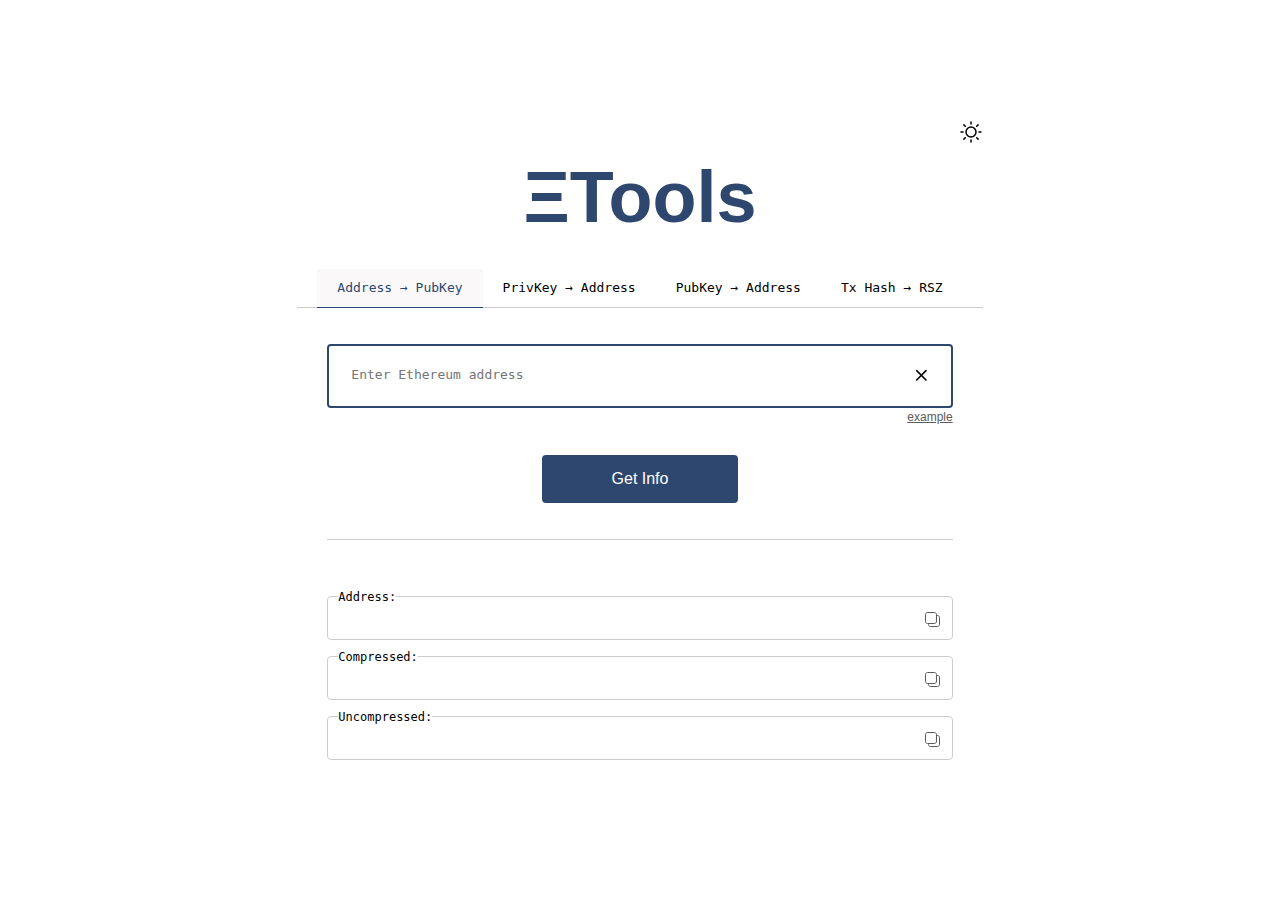
==== commit 14c20ae2: "Реализация темной темы" ====
--- a/app/index.html
+++ b/app/index.html
@@ -1,5 +1,5 @@
 <!DOCTYPE html>
-<html lang="ru">
+<html lang="eng">
 
 <head>
   <meta charset="UTF-8">
@@ -22,27 +22,35 @@
   <nav class="header__nav flex">
     <ul class="header__list list-reset flex">
       <li class="header__item">
-        <button class="header__btn btn-reset" data-placeholder="Enter Ethereum address" data-example="0x1406854d149e081ac09cb4ca560da463f3123059">
+        <button id="1" class="header__btn btn-reset" data-placeholder="Enter Ethereum address">
           <span>Address</span> → <span></span><span>PubKey</span>
         </button>
       </li>
       <li class="header__item">
-        <button class="header__btn btn-reset" data-placeholder="Enter Private Key" data-example="0xa665a45920422f9d417e4867efdc4fb8a04a1f3fff1fa07e998e86f7f7a27ae3">
+        <button id="2" class="header__btn btn-reset" data-placeholder="Enter Private Key">
           <span>PrivKey</span><span> → </span><span>Address</span>
         </button>
       </li>
       <li class="header__item">
-        <button class="header__btn btn-reset" data-placeholder="Enter Public Key" data-example="02bbc490888aefe97391b084d9a60b7322e4372ca4eee810eacc157c49b0b3e703">
-        <span>PubKey</span><span> → </span><span>Address</span>
+        <button id="3" class="header__btn btn-reset" data-placeholder="Enter Public Key">
+          <span>PubKey</span><span> → </span><span>Address</span>
         </button>
       </li>
       <li class="header__item">
-        <button class="header__btn btn-reset" data-placeholder="Enter Transaction Hash" data-example="0xf0b1a4a35f7640d3cebd29b2813b3dff5b686e498d7060846ad4564dae6cd675">
-         <span>Tx Hash</span><span> → </span><span>RSZ</span>
+        <button id="4" class="header__btn btn-reset" data-placeholder="Enter Transaction Hash">
+          <span>Tx Hash</span><span> → </span><span>RSZ</span>
         </button>
       </li>
     </ul>
   </nav>
+  <button class="header__btn-theme btn-reset">
+    <svg width="24" height="24" class="max-h-6 w-6 min-w-6 max-w-6" viewBox="0 0 24 24" fill="none"
+      xmlns="http://www.w3.org/2000/svg">
+      <path class="theme-icon"
+        d="M12 2V4M12 20V22M4 12H2M6.31412 6.31412L4.8999 4.8999M17.6859 6.31412L19.1001 4.8999M6.31412 17.69L4.8999 19.1042M17.6859 17.69L19.1001 19.1042M22 12H20M17 12C17 14.7614 14.7614 17 12 17C9.23858 17 7 14.7614 7 12C7 9.23858 9.23858 7 12 7C14.7614 7 17 9.23858 17 12Z"
+        stroke="currentColor" stroke-width="1.5" stroke-linecap="round" stroke-linejoin="round"></path>
+    </svg>
+  </button>
 </header>
 
     <main class="main">
@@ -56,21 +64,6 @@
           <path stroke-linecap="round" stroke-linejoin="round" d="M6 18L18 6M6 6l12 12" />
         </svg>
       </button>
-      <svg class="main__svg-allert" version="1.0" xmlns="http://www.w3.org/2000/svg" width="512.000000pt" height="512.000000pt"
-        viewBox="0 0 512.000000 512.000000" preserveAspectRatio="xMidYMid meet">
-        <g transform="translate(0.000000,512.000000) scale(0.100000,-0.100000)" fill="#000000" stroke="none">
-          <path d="M2320 4999 c-972 -108 -1764 -737 -2079 -1651 -91 -267 -126 -481
-            -126 -788 0 -243 13 -358 62 -565 267 -1133 1312 -1929 2473 -1882 795 33
-            1505 429 1945 1087 558 834 552 1921 -17 2747 -305 443 -749 775 -1263 944
-            -94 31 -289 77 -405 94 -126 19 -470 28 -590 14z m343 -785 c63 -21 130 -83
-            164 -152 l28 -57 0 -945 0 -945 -24 -49 c-31 -63 -84 -116 -147 -146 -38 -19
-            -66 -24 -124 -25 -122 0 -212 55 -272 168 l-23 42 -3 939 c-3 1079 -9 1001 87
-            1097 35 35 73 62 101 72 59 20 155 21 213 1z m51 -2617 c77 -35 140 -98 179
-            -176 30 -61 32 -73 32 -166 0 -85 -4 -107 -24 -148 -37 -75 -104 -142 -179
-            -179 -60 -30 -75 -33 -157 -33 -82 0 -97 3 -157 33 -134 66 -210 186 -210 332
-            0 133 67 251 180 317 101 59 233 67 336 20z" fill="rgb(242, 6, 6)" />
-        </g>
-      </svg>
     </div>
     <div class="main__descr flex">
       <span class="main__error"></span>
@@ -85,10 +78,8 @@
   <div class="main__content">
     <ul class="main__list list-reset">
       <li class="main__item flex">
-        <span class="main__span">
-          Address:
-        </span>
-        <input type="text" class="main__inp-content">
+        <span class="main__span"></span>
+        <input type="text" class="main__inp-content" readonly tabindex="-1">
         <button class="main__inp-btn btn-reset">
           <svg class="main__icon-copy" height="21" viewBox="0 0 21 21" width="21" xmlns="http://www.w3.org/2000/svg">
             <g fill="none" fill-rule="evenodd" stroke="currentColor" stroke-linecap="round" stroke-linejoin="round"
@@ -105,10 +96,8 @@
         </button>
       </li>
       <li class="main__item flex">
-        <span class="main__span">
-          Compressed:
-        </span>
-        <input type="text" class="main__inp-content">
+        <span class="main__span"></span>
+        <input type="text" class="main__inp-content" readonly tabindex="-1">
         <button class="main__inp-btn btn-reset">
           <svg class="main__icon-copy" height="21" viewBox="0 0 21 21" width="21" xmlns="http://www.w3.org/2000/svg">
             <g fill="none" fill-rule="evenodd" stroke="currentColor" stroke-linecap="round" stroke-linejoin="round"
@@ -125,10 +114,8 @@
         </button>
       </li>
       <li class="main__item flex">
-        <span class="main__span">
-          Uncompressed:
-        </span>
-        <input type="text" class="main__inp-content">
+        <span class="main__span"></span>
+        <input type="text" class="main__inp-content" readonly tabindex="-1">
         <button class="main__inp-btn btn-reset">
           <svg class="main__icon-copy" height="21" viewBox="0 0 21 21" width="21" xmlns="http://www.w3.org/2000/svg">
             <g fill="none" fill-rule="evenodd" stroke="currentColor" stroke-linecap="round" stroke-linejoin="round"
--- a/app/css/main.css
+++ b/app/css/main.css
@@ -1,13 +1,16 @@
+@charset "UTF-8";
 :root {
   --font-family: "Arial", sans-serif;
   --content-width: 1290px;
   --container-offset: 30px;
   --container-width: calc(var(--content-width) + (var(--container-offset) * 2));
-  --white-color: #fff;
-  --blue-color: #007bff;
-  --gray-color: #ccc;
-  --light-color: #faf8f8;
-  --error-color: rgb(242, 6, 6);
+  --bg-color: #fff;
+  --text-color: #000;
+  --primary-color: #2e476f;
+  --border-color: #ccc;
+  --primary-light-color: #faf8f8;
+  --error-color: #f20606;
+  --example-color: #5c5b5b;
 }
 
 *,
@@ -68,7 +71,7 @@
 .link-reset {
   font-size: 18px;
   text-decoration: none;
-  color: var(--black-color);
+  color: var(--text-color);
 }
 
 .flex {
@@ -108,7 +111,15 @@
   }
 }
 
+.dark-theme {
+  --bg-color: #1f1f1f;
+  --text-color: #fff;
+  --example-color: #ccc;
+  --primary-color: #fff;
+}
+
 .header {
+  position: relative;
   padding: 36px 0;
 }
 @media (width <= 390px) {
@@ -126,7 +137,7 @@
   margin-bottom: 30px;
   font-weight: 600;
   font-size: 72px;
-  color: var(--blue-color);
+  color: var(--primary-color);
 }
 @media (width <= 390px) {
   .header__content {
@@ -153,7 +164,7 @@
   left: 0;
   bottom: 0;
   z-index: -1;
-  border-bottom: 1px solid var(--gray-color);
+  border-bottom: 1px solid var(--border-color);
   width: 100%;
 }
 @media (width <= 390px) {
@@ -175,27 +186,43 @@
   padding: 12px 20px 11px;
   font-family: monospace;
   font-size: 13px;
+  color: var(--text-color);
   -webkit-transition: all 0.2s ease-in-out;
   transition: all 0.2s ease-in-out;
 }
 @media (any-hover: hover) {
   .header__btn:hover {
-    border-color: var(--blue-color);
-    color: var(--blue-color);
-    background-color: var(--light-color);
+    border-color: var(--primary-color);
+    color: var(--primary-color);
+    background-color: var(--primary-light-color);
+  }
+  .dark-theme .header__btn:hover {
+    border-color: var(--border-color);
+    color: var(--text-color);
+    background-color: rgba(64, 64, 64, 0.2);
   }
   .header__btn:focus {
-    border-color: var(--blue-color);
-    color: var(--blue-color);
-    background-color: var(--light-color);
+    border-color: var(--primary-color);
+    color: var(--primary-color);
+    background-color: var(--primary-light-color);
+  }
+  .dark-theme .header__btn:focus {
+    border-color: var(--border-color);
+    color: var(--text-color);
+    background-color: rgba(64, 64, 64, 0.2);
   }
 }
 .header__btn.active {
-  border-color: var(--blue-color);
-  color: var(--blue-color);
-  background-color: var(--light-color);
-}
-@media (width <= 390px) {
+  border-color: var(--primary-color);
+  color: var(--primary-color);
+  background-color: var(--primary-light-color);
+}
+.dark-theme .header__btn.active {
+  border-color: var(--border-color);
+  color: var(--text-color);
+  background-color: rgba(64, 64, 64, 0.2);
+}
+@media (width <= 685px) {
   .header__btn {
     display: -webkit-box;
     display: -ms-flexbox;
@@ -210,6 +237,42 @@
     padding: 10px 15px 11px;
     text-align: center;
   }
+}
+.header__btn-theme {
+  position: absolute;
+  right: 0;
+  top: 0;
+  outline: none;
+}
+@media (any-hover: hover) {
+  .header__btn-theme:hover .theme-icon {
+    stroke: #516c9b;
+  }
+  .dark-theme .header__btn-theme:hover .theme-icon {
+    stroke: var(--text-color);
+  }
+}
+.header__btn-theme:focus .theme-icon {
+  stroke: #516c9b;
+}
+.dark-theme .header__btn-theme:focus .theme-icon {
+  stroke: var(--text-color);
+}
+.header__btn-theme:active .theme-icon {
+  stroke: var(--text-color);
+}
+.dark-theme .header__btn-theme:active .theme-icon {
+  stroke: var(--example-color);
+}
+
+.theme-icon {
+  stroke: var(--text-color);
+  -webkit-transition: stroke 0.3s ease;
+  transition: stroke 0.3s ease;
+}
+
+.dark-theme .theme-icon {
+  stroke: var(--example-color);
 }
 
 .main {
@@ -238,7 +301,7 @@
   -webkit-box-pack: center;
   -ms-flex-pack: center;
   justify-content: center;
-  border-bottom: 1px solid var(--gray-color);
+  border-bottom: 1px solid var(--border-color);
   width: 100%;
   max-width: 680px;
 }
@@ -248,25 +311,26 @@
   -ms-flex-align: center;
   align-items: center;
   margin-bottom: 3px;
-  border: 2px solid var(--blue-color);
+  border: 2px solid var(--primary-color);
   border-radius: 4px;
   padding: 20px;
   width: 100%;
   min-height: 64px;
   max-width: 680px;
-  -webkit-transition: all 0.2s ease;
-  transition: all 0.2s ease;
+  -webkit-transition: all 0.1s ease-in-out;
+  transition: all 0.1s ease-in-out;
 }
 .main__search-box.error {
   border: 2px solid var(--error-color);
-}
-.main__search-box:focus-within {
-  border: 2px solid var(--blue-color);
 }
 @media (width <= 390px) {
   .main__search-box {
     padding: 10px;
   }
+}
+.dark-theme .main__search-box {
+  border-color: rgba(64, 64, 64, 0.5);
+  background-color: rgba(64, 64, 64, 0.5);
 }
 .main__inp {
   overflow: hidden;
@@ -278,6 +342,8 @@
   font-family: monospace;
   white-space: nowrap;
   text-overflow: ellipsis;
+  color: var(--text-color);
+  background-color: transparent;
 }
 .main__inp.error {
   color: var(--error-color);
@@ -296,14 +362,26 @@
 }
 @media (any-hover: hover) {
   .main__btn-x:hover svg {
-    stroke: var(--blue-color);
+    stroke: var(--primary-color);
+  }
+  .dark-theme .main__btn-x:hover svg {
+    stroke: var(--primary-color);
   }
 }
 .main__btn-x:focus svg {
-  stroke: var(--blue-color);
+  stroke: var(--primary-color);
+}
+.dark-theme .main__btn-x:focus svg {
+  stroke: var(--primary-color);
 }
 .main__btn-x:active svg {
-  stroke: #000;
+  stroke: var(--bg-color);
+}
+.dark-theme .main__btn-x:active svg {
+  stroke: var(--border-color);
+}
+.dark-theme .main__btn-x svg {
+  stroke: var(--border-color);
 }
 .main__svg-allert {
   display: none;
@@ -322,21 +400,30 @@
   outline: none;
   border-radius: 4px;
   padding: 15px 70px;
-  color: var(--white-color);
-  background-color: var(--blue-color);
+  color: var(--bg-color);
+  background-color: var(--primary-color);
   -webkit-transition: all 0.2s ease-in-out;
   transition: all 0.2s ease-in-out;
 }
 @media (any-hover: hover) {
   .main__btn:hover {
-    background-color: rgba(0, 123, 255, 0.8156862745);
+    background-color: #516c9b;
+  }
+  .dark-theme .main__btn:hover {
+    background-color: rgba(217, 217, 217, 0.5);
   }
 }
 .main__btn:focus {
-  background-color: rgba(0, 123, 255, 0.8156862745);
+  background-color: #516c9b;
+}
+.dark-theme .main__btn:focus {
+  background-color: rgba(217, 217, 217, 0.5);
 }
 .main__btn:active {
-  background-color: var(--blue-color);
+  background-color: var(--primary-color);
+}
+.dark-theme .main__btn:active {
+  background-color: var(--text-color);
 }
 .main__content {
   -webkit-box-orient: vertical;
@@ -352,7 +439,11 @@
   top: -6px;
   font-family: monospace;
   font-size: 12px;
-  background-color: var(--white-color);
+  color: var(--text-color);
+  background-color: var(--bg-color);
+}
+.dark-theme .main__span {
+  background-color: transparent;
 }
 .main__inp-content {
   overflow: hidden;
@@ -371,6 +462,9 @@
     margin-right: 10px;
   }
 }
+.dark-theme .main__inp-content {
+  color: var(--text-color);
+}
 .main__list {
   margin-top: 36px;
   border-radius: 4px;
@@ -382,7 +476,7 @@
   -webkit-box-align: center;
   -ms-flex-align: center;
   align-items: center;
-  border: 1px solid var(--gray-color);
+  border: 1px solid var(--border-color);
   border-radius: 4px;
   padding: 10px;
   padding-top: 12px;
@@ -390,25 +484,37 @@
 .main__item:not(:last-child) {
   margin-bottom: 16px;
 }
+.dark-theme .main__item {
+  border-color: rgba(64, 64, 64, 0.5);
+  background-color: rgba(64, 64, 64, 0.5);
+}
 .main__inp-btn {
   outline: none;
   width: 20px;
   height: 20px;
 }
 .main__inp-btn:hover .main__icon-copy {
-  color: var(--blue-color);
-  -webkit-transition: all 0.1s ease-in-out;
-  transition: all 0.1s ease-in-out;
+  color: var(--primary-color);
 }
 .main__inp-btn:active .main__icon-copy {
-  color: var(--white-color);
-  -webkit-transition: all 0.1s ease-in-out;
-  transition: all 0.1s ease-in-out;
+  color: var(--bg-color);
 }
 .main__inp-btn:focus-visible .main__icon-copy {
-  color: var(--blue-color);
-  -webkit-transition: all 0.1s ease-in-out;
-  transition: all 0.1s ease-in-out;
+  color: var(--primary-color);
+}
+.main .main__icon-copy {
+  color: var(--example-color);
+  -webkit-transition: all 0.3s ease;
+  transition: all 0.3s ease;
+}
+.main .main__icon-copy:hover {
+  color: var(--text-color);
+}
+.main .main__icon-copy:focus {
+  color: var(--text-color);
+}
+.main .main__icon-copy:active {
+  color: var(--example-color);
 }
 .main__descr {
   -webkit-box-pack: justify;
@@ -427,19 +533,29 @@
   outline: none;
   font-size: 12px;
   text-decoration: underline;
-  color: rgb(92, 91, 91);
+  color: var(--example-color);
   -webkit-transition: all 0.3s ease;
   transition: all 0.3s ease;
   cursor: pointer;
 }
 .main__example:hover {
-  color: var(--blue-color);
+  color: var(--primary-color);
+}
+.dark-theme .main__example:hover {
+  color: var(--text-color);
 }
 .main__example:focus {
-  color: var(--blue-color);
+  outline: none;
+  color: var(--primary-color);
+}
+.dark-theme .main__example:focus {
+  color: var(--text-color);
 }
 .main__example:active {
   color: rgb(92, 91, 91);
+}
+.dark-theme .main__example:active {
+  color: var(--example-color);
 }
 .main__icon-copy {
   position: relative;
@@ -485,4 +601,18 @@
 }
 .main__btn-error.show {
   display: block;
+}
+
+/* Когда поле в фокусе и ошибка */
+.main__search-box.error .main__inp:focus {
+  border-color: var(--error-color);
+}
+
+/* Когда поле просто в фокусе, без ошибки */
+.main__search-box .main__inp:focus {
+  border-color: var(--primary-color);
+}
+
+.dark-theme .loader {
+  color: var(--example-color);
 }/*# sourceMappingURL=main.css.map */
